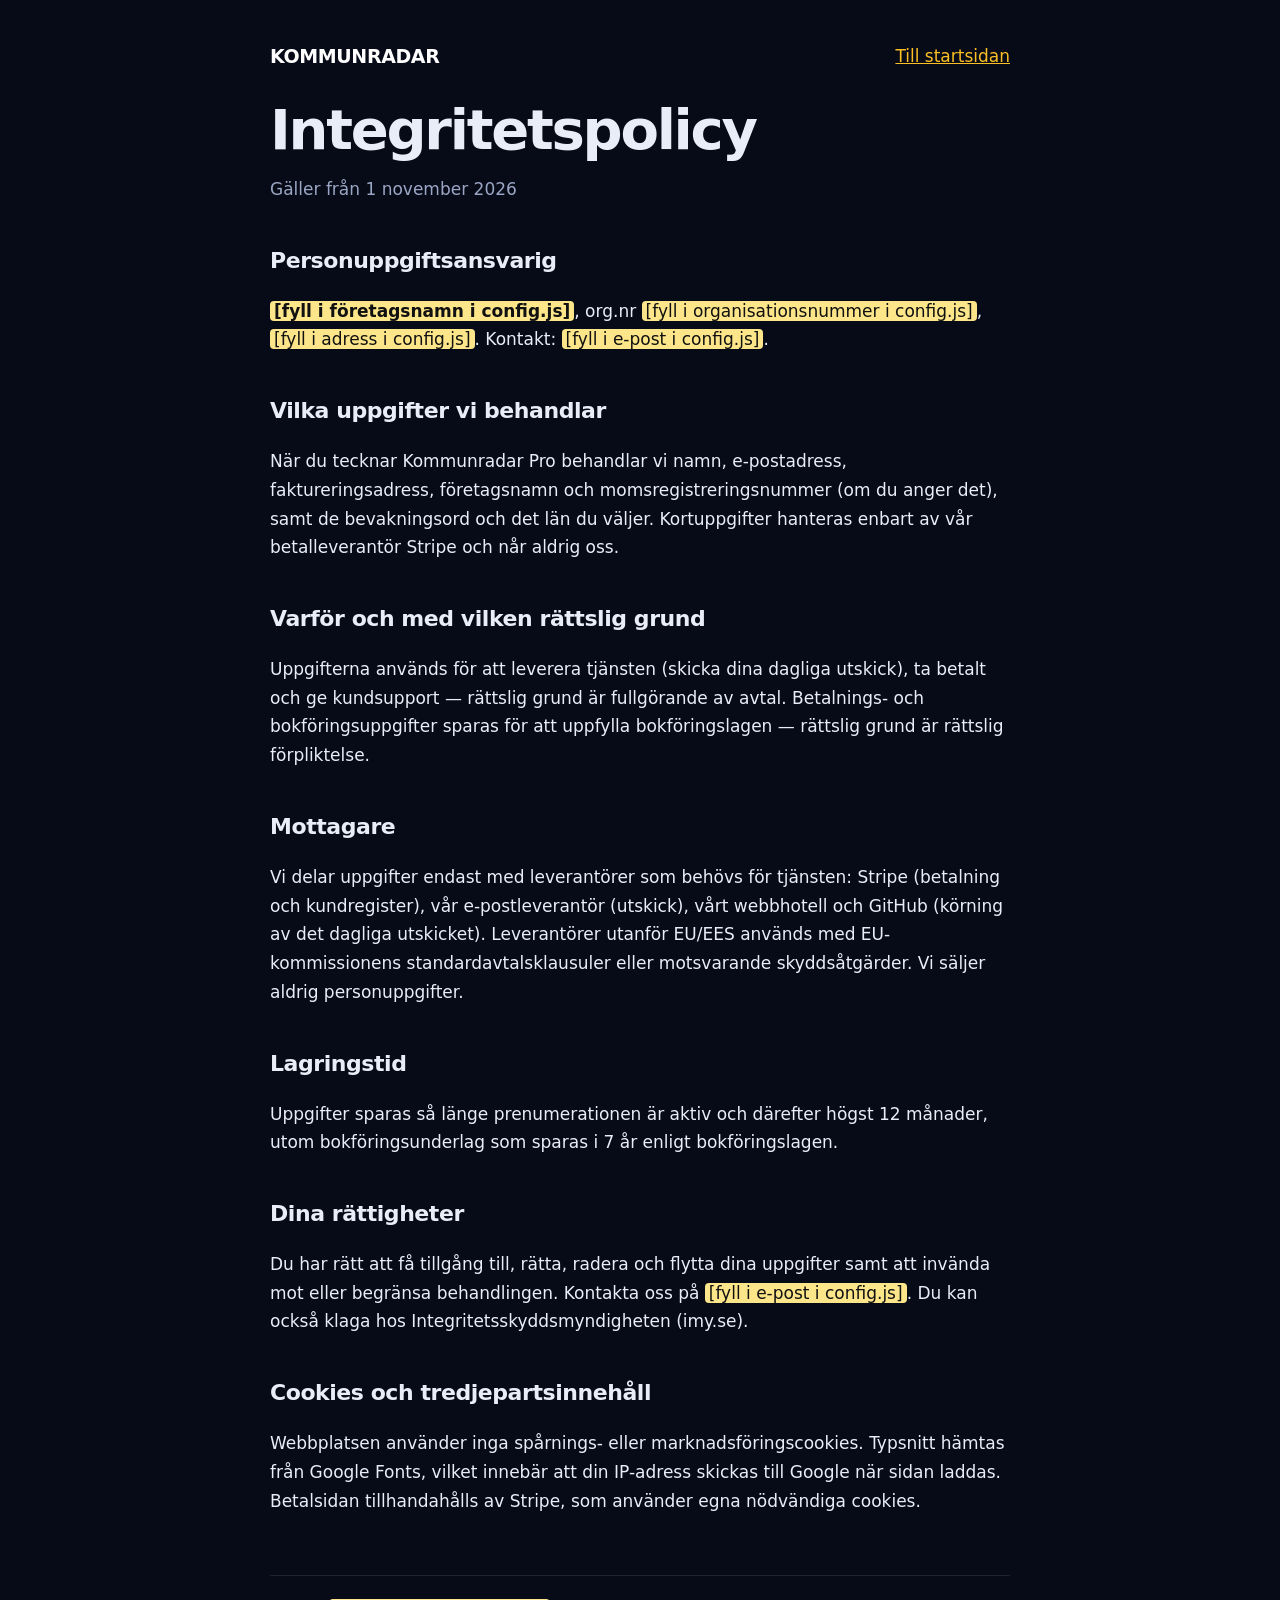
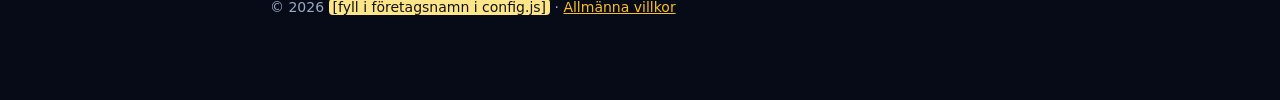
==== integritet.html @ 103f2fbd "Prepare kommunradar.online for Stripe review and Simply.com hosting - Terms (villkor.html) with part" ====
<!doctype html><html lang="sv"><head><meta charset="utf-8"><meta name="viewport" content="width=device-width,initial-scale=1">
<title>Integritetspolicy · Kommunradar</title><link rel="icon" href="favicon.svg"><link rel="stylesheet" href="legal.css"><script src="config.js"></script></head>
<body><main>
<div class="top"><a class="logo" href="./">KOMMUNRADAR</a><a href="./">Till startsidan</a></div>
<h1>Integritetspolicy</h1><p class="mut">Gäller från 1 november 2026</p>

<h2>Personuppgiftsansvarig</h2>
<p><b data-co="name"></b>, org.nr <span data-co="orgnr"></span>, <span data-co="address"></span>. Kontakt: <a data-co="email"></a>.</p>

<h2>Vilka uppgifter vi behandlar</h2>
<p>När du tecknar Kommunradar Pro behandlar vi namn, e-postadress, faktureringsadress, företagsnamn och momsregistreringsnummer (om du anger det), samt de bevakningsord och det län du väljer. Kortuppgifter hanteras enbart av vår betalleverantör Stripe och når aldrig oss.</p>

<h2>Varför och med vilken rättslig grund</h2>
<p>Uppgifterna används för att leverera tjänsten (skicka dina dagliga utskick), ta betalt och ge kundsupport — rättslig grund är fullgörande av avtal. Betalnings- och bokföringsuppgifter sparas för att uppfylla bokföringslagen — rättslig grund är rättslig förpliktelse.</p>

<h2>Mottagare</h2>
<p>Vi delar uppgifter endast med leverantörer som behövs för tjänsten: Stripe (betalning och kundregister), vår e-postleverantör (utskick), vårt webbhotell och GitHub (körning av det dagliga utskicket). Leverantörer utanför EU/EES används med EU-kommissionens standardavtalsklausuler eller motsvarande skyddsåtgärder. Vi säljer aldrig personuppgifter.</p>

<h2>Lagringstid</h2>
<p>Uppgifter sparas så länge prenumerationen är aktiv och därefter högst 12 månader, utom bokföringsunderlag som sparas i 7 år enligt bokföringslagen.</p>

<h2>Dina rättigheter</h2>
<p>Du har rätt att få tillgång till, rätta, radera och flytta dina uppgifter samt att invända mot eller begränsa behandlingen. Kontakta oss på <a data-co="email"></a>. Du kan också klaga hos Integritetsskyddsmyndigheten (imy.se).</p>

<h2>Cookies och tredjepartsinnehåll</h2>
<p>Webbplatsen använder inga spårnings- eller marknadsföringscookies. Typsnitt hämtas från Google Fonts, vilket innebär att din IP-adress skickas till Google när sidan laddas. Betalsidan tillhandahålls av Stripe, som använder egna nödvändiga cookies.</p>
<footer>© <span id="y"></span> <span data-co="name"></span> · <a href="villkor.html">Allmänna villkor</a></footer>
</main><script src="site.js"></script><script>document.getElementById('y').textContent=new Date().getFullYear()</script></body></html>
---- legal.css ----
:root{--ink:#070b18;--mut:#9aa6c4;--line:#ffffff1a;--y:#fbbf24}
*{box-sizing:border-box}body{margin:0;background:var(--ink);color:#e9edf7;font:17px/1.7 "Inter Tight",system-ui,-apple-system,"Segoe UI",sans-serif}
main{max-width:780px;margin:auto;padding:40px 20px 80px}
a{color:var(--y)}h1{font-size:clamp(36px,6vw,56px);line-height:1;letter-spacing:-.04em;margin:30px 0 10px}
h2{font-size:22px;margin:38px 0 8px;letter-spacing:-.02em}.mut{color:var(--mut)}
.top{display:flex;justify-content:space-between;align-items:center}.logo{font-weight:900;letter-spacing:-.02em;color:#fff;text-decoration:none;font-size:19px}
footer{border-top:1px solid var(--line);margin-top:60px;padding-top:20px;color:var(--mut);font-size:14px}
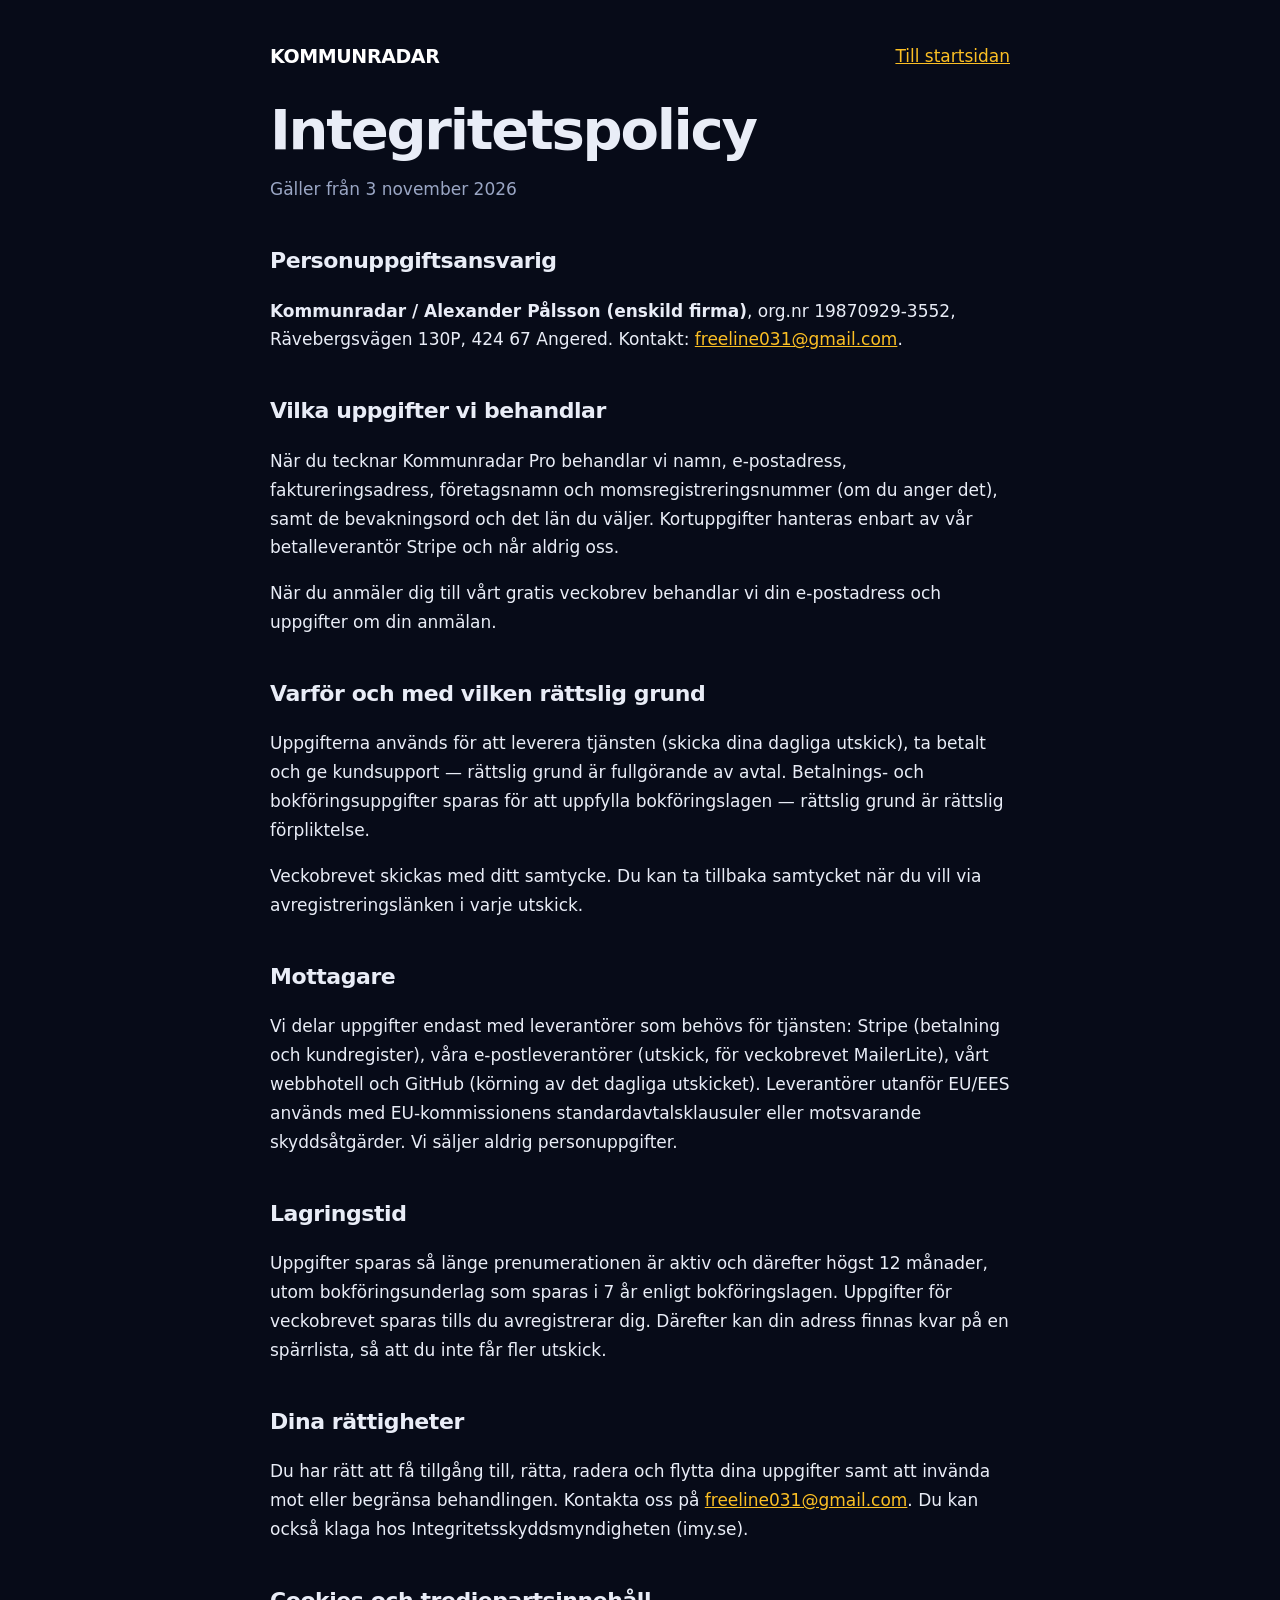
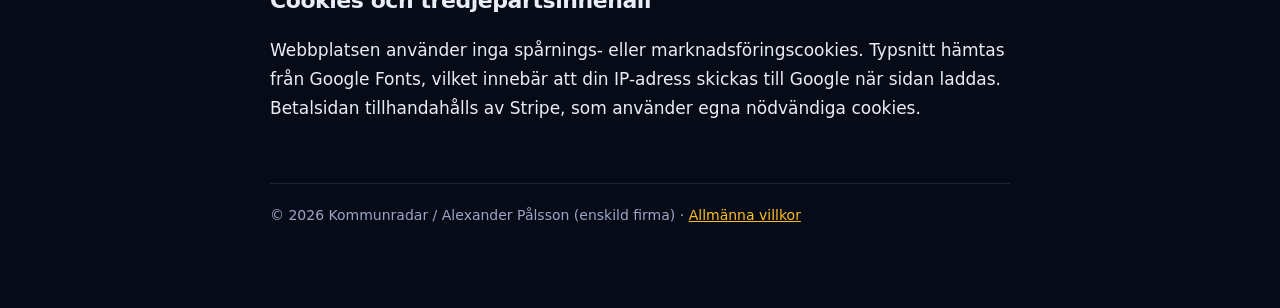
==== commit 6e08494b: "Veckobrev: anmälningssida, generator och integritetstext Anmälningssida och länkar byggs bara när AT" ====
--- a/integritet.html
+++ b/integritet.html
@@ -2,7 +2,7 @@
 <title>Integritetspolicy · Kommunradar</title><link rel="icon" href="favicon.svg"><link rel="stylesheet" href="legal.css"><script src="config.js"></script></head>
 <body><main>
 <div class="top"><a class="logo" href="./">KOMMUNRADAR</a><a href="./">Till startsidan</a></div>
-<h1>Integritetspolicy</h1><p class="mut">Gäller från 1 november 2026</p>
+<h1>Integritetspolicy</h1><p class="mut">Gäller från 3 november 2026</p>
 
 <h2>Personuppgiftsansvarig</h2>
 <p><b data-co="name"></b>, org.nr <span data-co="orgnr"></span>, <span data-co="address"></span>. Kontakt: <a data-co="email"></a>.</p>
@@ -10,14 +10,18 @@
 <h2>Vilka uppgifter vi behandlar</h2>
 <p>När du tecknar Kommunradar Pro behandlar vi namn, e-postadress, faktureringsadress, företagsnamn och momsregistreringsnummer (om du anger det), samt de bevakningsord och det län du väljer. Kortuppgifter hanteras enbart av vår betalleverantör Stripe och når aldrig oss.</p>
 
+<p>När du anmäler dig till vårt gratis veckobrev behandlar vi din e-postadress och uppgifter om din anmälan.</p>
+
 <h2>Varför och med vilken rättslig grund</h2>
 <p>Uppgifterna används för att leverera tjänsten (skicka dina dagliga utskick), ta betalt och ge kundsupport — rättslig grund är fullgörande av avtal. Betalnings- och bokföringsuppgifter sparas för att uppfylla bokföringslagen — rättslig grund är rättslig förpliktelse.</p>
 
+<p>Veckobrevet skickas med ditt samtycke. Du kan ta tillbaka samtycket när du vill via avregistreringslänken i varje utskick.</p>
+
 <h2>Mottagare</h2>
-<p>Vi delar uppgifter endast med leverantörer som behövs för tjänsten: Stripe (betalning och kundregister), vår e-postleverantör (utskick), vårt webbhotell och GitHub (körning av det dagliga utskicket). Leverantörer utanför EU/EES används med EU-kommissionens standardavtalsklausuler eller motsvarande skyddsåtgärder. Vi säljer aldrig personuppgifter.</p>
+<p>Vi delar uppgifter endast med leverantörer som behövs för tjänsten: Stripe (betalning och kundregister), våra e-postleverantörer (utskick, för veckobrevet MailerLite), vårt webbhotell och GitHub (körning av det dagliga utskicket). Leverantörer utanför EU/EES används med EU-kommissionens standardavtalsklausuler eller motsvarande skyddsåtgärder. Vi säljer aldrig personuppgifter.</p>
 
 <h2>Lagringstid</h2>
-<p>Uppgifter sparas så länge prenumerationen är aktiv och därefter högst 12 månader, utom bokföringsunderlag som sparas i 7 år enligt bokföringslagen.</p>
+<p>Uppgifter sparas så länge prenumerationen är aktiv och därefter högst 12 månader, utom bokföringsunderlag som sparas i 7 år enligt bokföringslagen. Uppgifter för veckobrevet sparas tills du avregistrerar dig. Därefter kan din adress finnas kvar på en spärrlista, så att du inte får fler utskick.</p>
 
 <h2>Dina rättigheter</h2>
 <p>Du har rätt att få tillgång till, rätta, radera och flytta dina uppgifter samt att invända mot eller begränsa behandlingen. Kontakta oss på <a data-co="email"></a>. Du kan också klaga hos Integritetsskyddsmyndigheten (imy.se).</p>
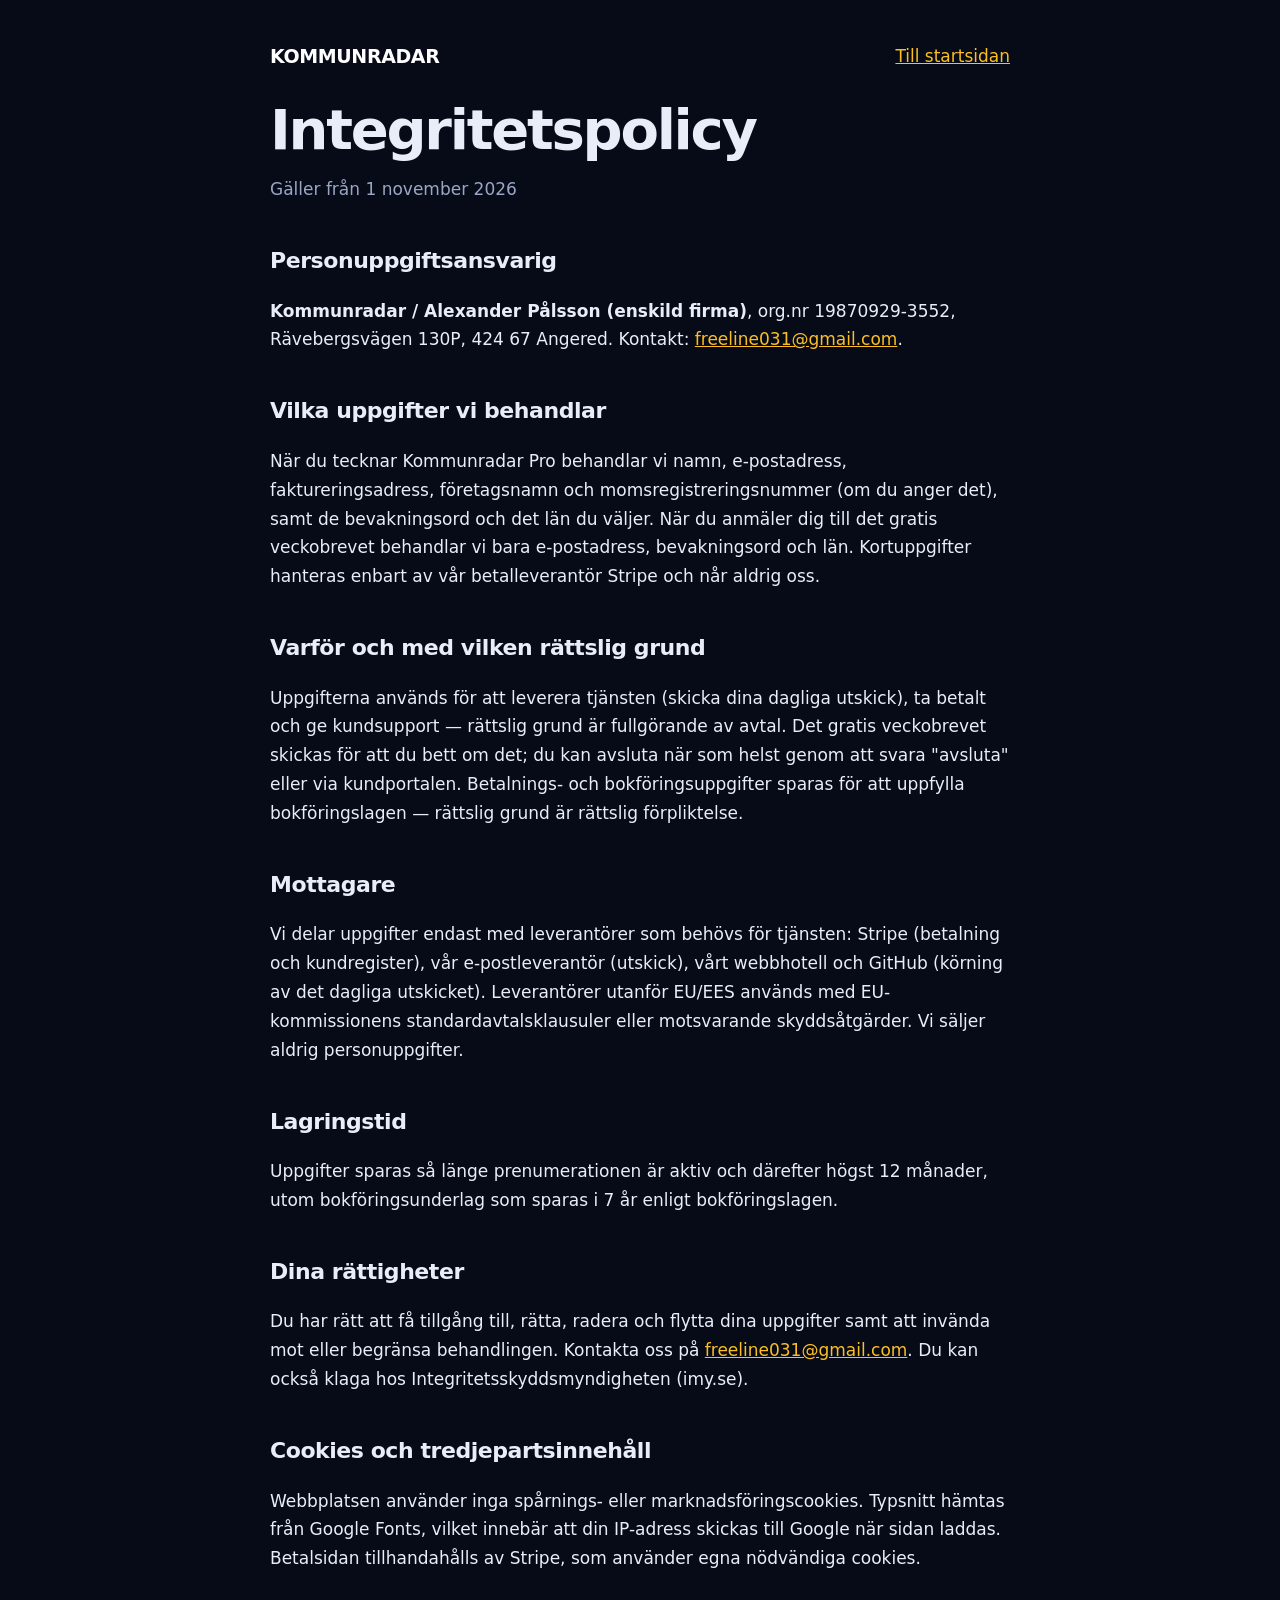
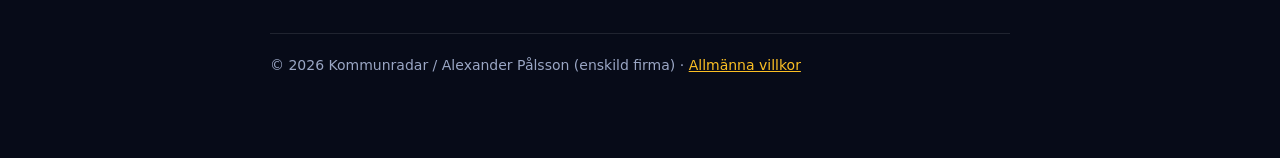
==== commit f83babc8: "Fix syntax errors, update onboarding sequence with upsells, and add weekly newsletter support" ====
--- a/integritet.html
+++ b/integritet.html
@@ -2,26 +2,22 @@
 <title>Integritetspolicy · Kommunradar</title><link rel="icon" href="favicon.svg"><link rel="stylesheet" href="legal.css"><script src="config.js"></script></head>
 <body><main>
 <div class="top"><a class="logo" href="./">KOMMUNRADAR</a><a href="./">Till startsidan</a></div>
-<h1>Integritetspolicy</h1><p class="mut">Gäller från 3 november 2026</p>
+<h1>Integritetspolicy</h1><p class="mut">Gäller från 1 november 2026</p>
 
 <h2>Personuppgiftsansvarig</h2>
 <p><b data-co="name"></b>, org.nr <span data-co="orgnr"></span>, <span data-co="address"></span>. Kontakt: <a data-co="email"></a>.</p>
 
 <h2>Vilka uppgifter vi behandlar</h2>
-<p>När du tecknar Kommunradar Pro behandlar vi namn, e-postadress, faktureringsadress, företagsnamn och momsregistreringsnummer (om du anger det), samt de bevakningsord och det län du väljer. Kortuppgifter hanteras enbart av vår betalleverantör Stripe och når aldrig oss.</p>
-
-<p>När du anmäler dig till vårt gratis veckobrev behandlar vi din e-postadress och uppgifter om din anmälan.</p>
+<p>När du tecknar Kommunradar Pro behandlar vi namn, e-postadress, faktureringsadress, företagsnamn och momsregistreringsnummer (om du anger det), samt de bevakningsord och det län du väljer. När du anmäler dig till det gratis veckobrevet behandlar vi bara e-postadress, bevakningsord och län. Kortuppgifter hanteras enbart av vår betalleverantör Stripe och når aldrig oss.</p>
 
 <h2>Varför och med vilken rättslig grund</h2>
-<p>Uppgifterna används för att leverera tjänsten (skicka dina dagliga utskick), ta betalt och ge kundsupport — rättslig grund är fullgörande av avtal. Betalnings- och bokföringsuppgifter sparas för att uppfylla bokföringslagen — rättslig grund är rättslig förpliktelse.</p>
-
-<p>Veckobrevet skickas med ditt samtycke. Du kan ta tillbaka samtycket när du vill via avregistreringslänken i varje utskick.</p>
+<p>Uppgifterna används för att leverera tjänsten (skicka dina dagliga utskick), ta betalt och ge kundsupport — rättslig grund är fullgörande av avtal. Det gratis veckobrevet skickas för att du bett om det; du kan avsluta när som helst genom att svara "avsluta" eller via kundportalen. Betalnings- och bokföringsuppgifter sparas för att uppfylla bokföringslagen — rättslig grund är rättslig förpliktelse.</p>
 
 <h2>Mottagare</h2>
-<p>Vi delar uppgifter endast med leverantörer som behövs för tjänsten: Stripe (betalning och kundregister), våra e-postleverantörer (utskick, för veckobrevet MailerLite), vårt webbhotell och GitHub (körning av det dagliga utskicket). Leverantörer utanför EU/EES används med EU-kommissionens standardavtalsklausuler eller motsvarande skyddsåtgärder. Vi säljer aldrig personuppgifter.</p>
+<p>Vi delar uppgifter endast med leverantörer som behövs för tjänsten: Stripe (betalning och kundregister), vår e-postleverantör (utskick), vårt webbhotell och GitHub (körning av det dagliga utskicket). Leverantörer utanför EU/EES används med EU-kommissionens standardavtalsklausuler eller motsvarande skyddsåtgärder. Vi säljer aldrig personuppgifter.</p>
 
 <h2>Lagringstid</h2>
-<p>Uppgifter sparas så länge prenumerationen är aktiv och därefter högst 12 månader, utom bokföringsunderlag som sparas i 7 år enligt bokföringslagen. Uppgifter för veckobrevet sparas tills du avregistrerar dig. Därefter kan din adress finnas kvar på en spärrlista, så att du inte får fler utskick.</p>
+<p>Uppgifter sparas så länge prenumerationen är aktiv och därefter högst 12 månader, utom bokföringsunderlag som sparas i 7 år enligt bokföringslagen.</p>
 
 <h2>Dina rättigheter</h2>
 <p>Du har rätt att få tillgång till, rätta, radera och flytta dina uppgifter samt att invända mot eller begränsa behandlingen. Kontakta oss på <a data-co="email"></a>. Du kan också klaga hos Integritetsskyddsmyndigheten (imy.se).</p>
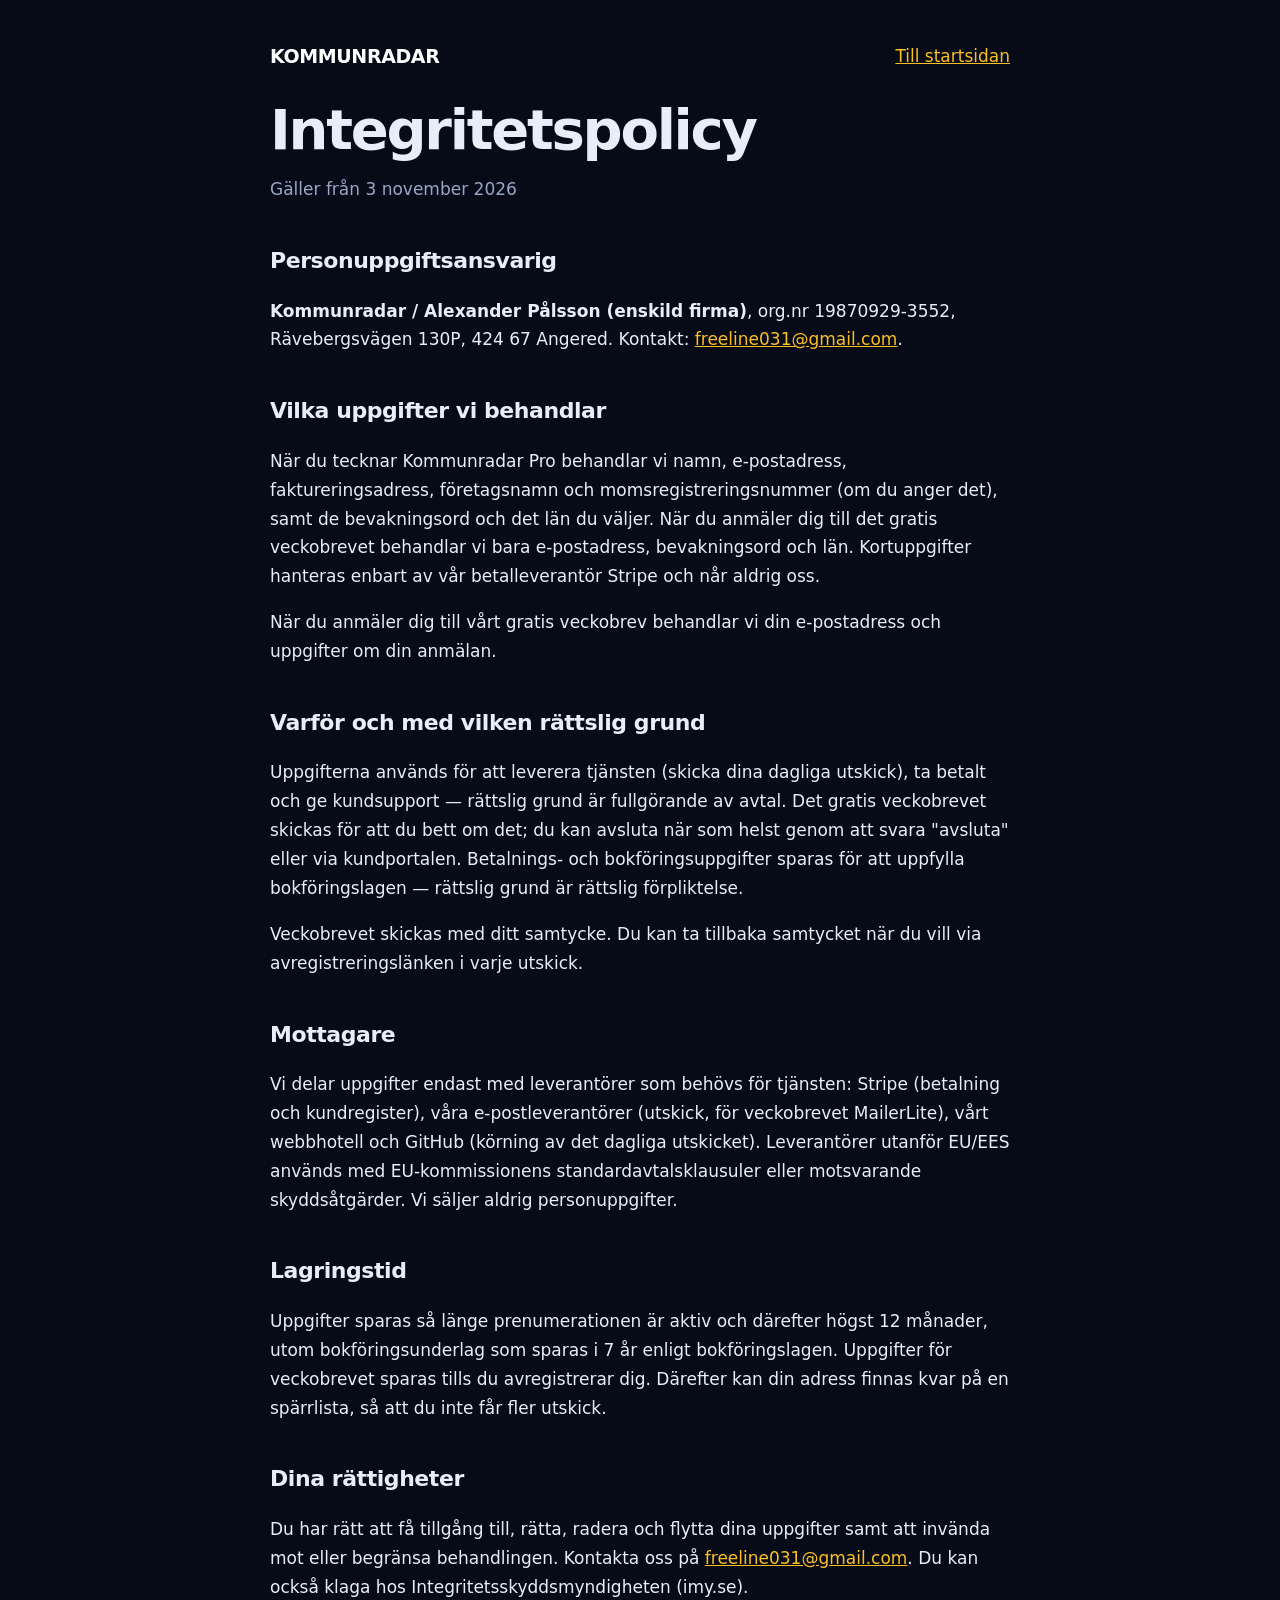
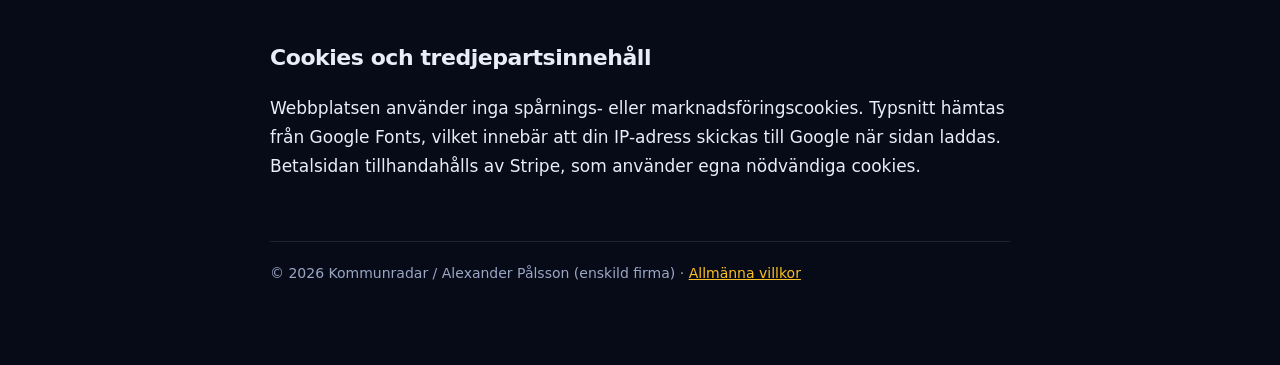
==== commit e0bc79bb: "Merge 6e08494bfa27929e05a79ab2d76603ad74b0baee into f83babc85c6812470fd2b727481cd595db41e471" ====
--- a/integritet.html
+++ b/integritet.html
@@ -2,7 +2,7 @@
 <title>Integritetspolicy · Kommunradar</title><link rel="icon" href="favicon.svg"><link rel="stylesheet" href="legal.css"><script src="config.js"></script></head>
 <body><main>
 <div class="top"><a class="logo" href="./">KOMMUNRADAR</a><a href="./">Till startsidan</a></div>
-<h1>Integritetspolicy</h1><p class="mut">Gäller från 1 november 2026</p>
+<h1>Integritetspolicy</h1><p class="mut">Gäller från 3 november 2026</p>
 
 <h2>Personuppgiftsansvarig</h2>
 <p><b data-co="name"></b>, org.nr <span data-co="orgnr"></span>, <span data-co="address"></span>. Kontakt: <a data-co="email"></a>.</p>
@@ -10,14 +10,18 @@
 <h2>Vilka uppgifter vi behandlar</h2>
 <p>När du tecknar Kommunradar Pro behandlar vi namn, e-postadress, faktureringsadress, företagsnamn och momsregistreringsnummer (om du anger det), samt de bevakningsord och det län du väljer. När du anmäler dig till det gratis veckobrevet behandlar vi bara e-postadress, bevakningsord och län. Kortuppgifter hanteras enbart av vår betalleverantör Stripe och når aldrig oss.</p>
 
+<p>När du anmäler dig till vårt gratis veckobrev behandlar vi din e-postadress och uppgifter om din anmälan.</p>
+
 <h2>Varför och med vilken rättslig grund</h2>
 <p>Uppgifterna används för att leverera tjänsten (skicka dina dagliga utskick), ta betalt och ge kundsupport — rättslig grund är fullgörande av avtal. Det gratis veckobrevet skickas för att du bett om det; du kan avsluta när som helst genom att svara "avsluta" eller via kundportalen. Betalnings- och bokföringsuppgifter sparas för att uppfylla bokföringslagen — rättslig grund är rättslig förpliktelse.</p>
 
+<p>Veckobrevet skickas med ditt samtycke. Du kan ta tillbaka samtycket när du vill via avregistreringslänken i varje utskick.</p>
+
 <h2>Mottagare</h2>
-<p>Vi delar uppgifter endast med leverantörer som behövs för tjänsten: Stripe (betalning och kundregister), vår e-postleverantör (utskick), vårt webbhotell och GitHub (körning av det dagliga utskicket). Leverantörer utanför EU/EES används med EU-kommissionens standardavtalsklausuler eller motsvarande skyddsåtgärder. Vi säljer aldrig personuppgifter.</p>
+<p>Vi delar uppgifter endast med leverantörer som behövs för tjänsten: Stripe (betalning och kundregister), våra e-postleverantörer (utskick, för veckobrevet MailerLite), vårt webbhotell och GitHub (körning av det dagliga utskicket). Leverantörer utanför EU/EES används med EU-kommissionens standardavtalsklausuler eller motsvarande skyddsåtgärder. Vi säljer aldrig personuppgifter.</p>
 
 <h2>Lagringstid</h2>
-<p>Uppgifter sparas så länge prenumerationen är aktiv och därefter högst 12 månader, utom bokföringsunderlag som sparas i 7 år enligt bokföringslagen.</p>
+<p>Uppgifter sparas så länge prenumerationen är aktiv och därefter högst 12 månader, utom bokföringsunderlag som sparas i 7 år enligt bokföringslagen. Uppgifter för veckobrevet sparas tills du avregistrerar dig. Därefter kan din adress finnas kvar på en spärrlista, så att du inte får fler utskick.</p>
 
 <h2>Dina rättigheter</h2>
 <p>Du har rätt att få tillgång till, rätta, radera och flytta dina uppgifter samt att invända mot eller begränsa behandlingen. Kontakta oss på <a data-co="email"></a>. Du kan också klaga hos Integritetsskyddsmyndigheten (imy.se).</p>
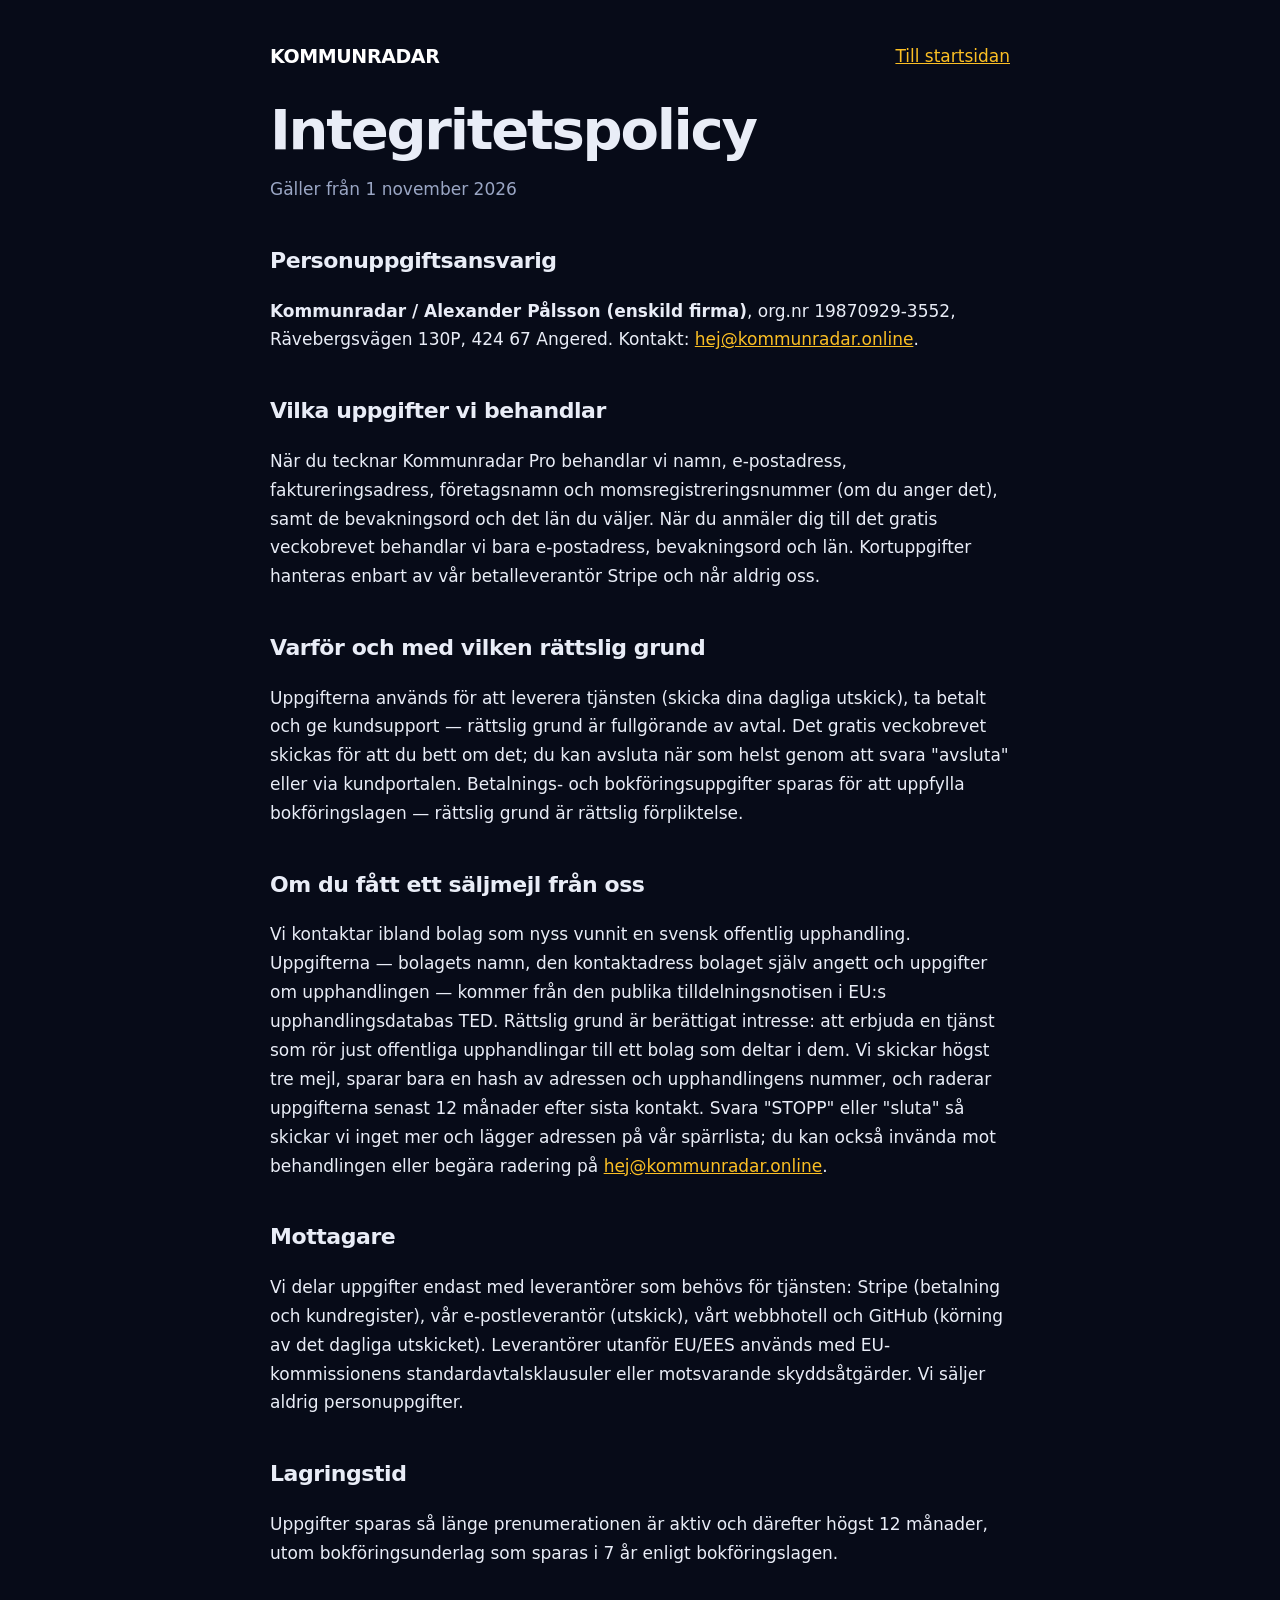
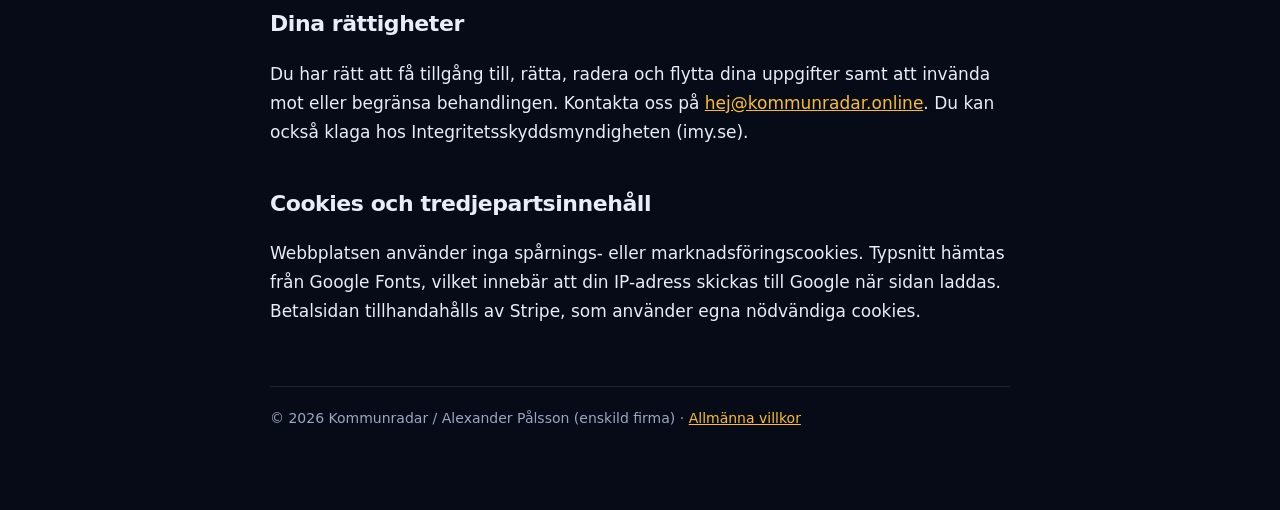
==== commit 2d35b670: "Outbound till upphandlingsvinnare: automatisk kedja med spärrar - scripts/outbound_campaign.py: lead" ====
--- a/integritet.html
+++ b/integritet.html
@@ -2,7 +2,7 @@
 <title>Integritetspolicy · Kommunradar</title><link rel="icon" href="favicon.svg"><link rel="stylesheet" href="legal.css"><script src="config.js"></script></head>
 <body><main>
 <div class="top"><a class="logo" href="./">KOMMUNRADAR</a><a href="./">Till startsidan</a></div>
-<h1>Integritetspolicy</h1><p class="mut">Gäller från 3 november 2026</p>
+<h1>Integritetspolicy</h1><p class="mut">Gäller från 1 november 2026</p>
 
 <h2>Personuppgiftsansvarig</h2>
 <p><b data-co="name"></b>, org.nr <span data-co="orgnr"></span>, <span data-co="address"></span>. Kontakt: <a data-co="email"></a>.</p>
@@ -10,18 +10,17 @@
 <h2>Vilka uppgifter vi behandlar</h2>
 <p>När du tecknar Kommunradar Pro behandlar vi namn, e-postadress, faktureringsadress, företagsnamn och momsregistreringsnummer (om du anger det), samt de bevakningsord och det län du väljer. När du anmäler dig till det gratis veckobrevet behandlar vi bara e-postadress, bevakningsord och län. Kortuppgifter hanteras enbart av vår betalleverantör Stripe och når aldrig oss.</p>
 
-<p>När du anmäler dig till vårt gratis veckobrev behandlar vi din e-postadress och uppgifter om din anmälan.</p>
-
 <h2>Varför och med vilken rättslig grund</h2>
 <p>Uppgifterna används för att leverera tjänsten (skicka dina dagliga utskick), ta betalt och ge kundsupport — rättslig grund är fullgörande av avtal. Det gratis veckobrevet skickas för att du bett om det; du kan avsluta när som helst genom att svara "avsluta" eller via kundportalen. Betalnings- och bokföringsuppgifter sparas för att uppfylla bokföringslagen — rättslig grund är rättslig förpliktelse.</p>
 
-<p>Veckobrevet skickas med ditt samtycke. Du kan ta tillbaka samtycket när du vill via avregistreringslänken i varje utskick.</p>
+<h2>Om du fått ett säljmejl från oss</h2>
+<p>Vi kontaktar ibland bolag som nyss vunnit en svensk offentlig upphandling. Uppgifterna — bolagets namn, den kontaktadress bolaget själv angett och uppgifter om upphandlingen — kommer från den publika tilldelningsnotisen i EU:s upphandlingsdatabas TED. Rättslig grund är berättigat intresse: att erbjuda en tjänst som rör just offentliga upphandlingar till ett bolag som deltar i dem. Vi skickar högst tre mejl, sparar bara en hash av adressen och upphandlingens nummer, och raderar uppgifterna senast 12 månader efter sista kontakt. Svara "STOPP" eller "sluta" så skickar vi inget mer och lägger adressen på vår spärrlista; du kan också invända mot behandlingen eller begära radering på <a data-co="email"></a>.</p>
 
 <h2>Mottagare</h2>
-<p>Vi delar uppgifter endast med leverantörer som behövs för tjänsten: Stripe (betalning och kundregister), våra e-postleverantörer (utskick, för veckobrevet MailerLite), vårt webbhotell och GitHub (körning av det dagliga utskicket). Leverantörer utanför EU/EES används med EU-kommissionens standardavtalsklausuler eller motsvarande skyddsåtgärder. Vi säljer aldrig personuppgifter.</p>
+<p>Vi delar uppgifter endast med leverantörer som behövs för tjänsten: Stripe (betalning och kundregister), vår e-postleverantör (utskick), vårt webbhotell och GitHub (körning av det dagliga utskicket). Leverantörer utanför EU/EES används med EU-kommissionens standardavtalsklausuler eller motsvarande skyddsåtgärder. Vi säljer aldrig personuppgifter.</p>
 
 <h2>Lagringstid</h2>
-<p>Uppgifter sparas så länge prenumerationen är aktiv och därefter högst 12 månader, utom bokföringsunderlag som sparas i 7 år enligt bokföringslagen. Uppgifter för veckobrevet sparas tills du avregistrerar dig. Därefter kan din adress finnas kvar på en spärrlista, så att du inte får fler utskick.</p>
+<p>Uppgifter sparas så länge prenumerationen är aktiv och därefter högst 12 månader, utom bokföringsunderlag som sparas i 7 år enligt bokföringslagen.</p>
 
 <h2>Dina rättigheter</h2>
 <p>Du har rätt att få tillgång till, rätta, radera och flytta dina uppgifter samt att invända mot eller begränsa behandlingen. Kontakta oss på <a data-co="email"></a>. Du kan också klaga hos Integritetsskyddsmyndigheten (imy.se).</p>
